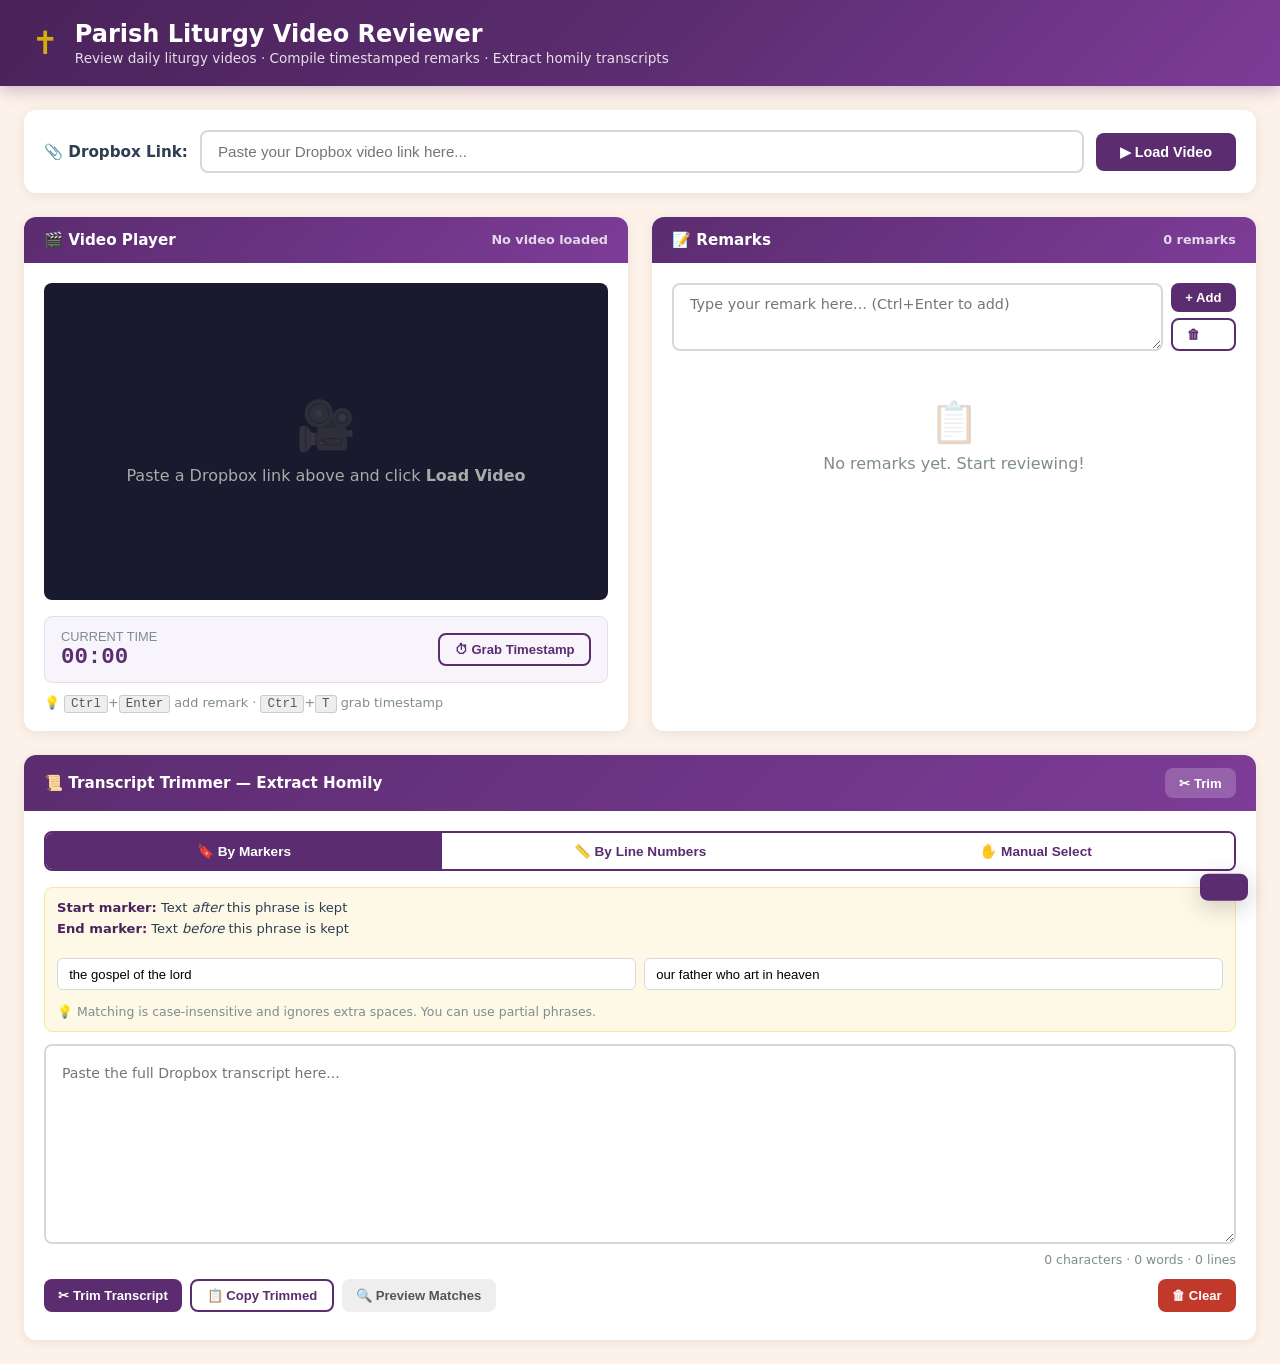
==== index.html @ 151f30ac "Add liturgy video reviewer app" ====
<!DOCTYPE html>
<html lang="en">
<head>
    <meta charset="UTF-8">
    <meta name="viewport" content="width=device-width, initial-scale=1.0">
    <title>Parish Liturgy Video Reviewer</title>
    <style>
        :root {
            --primary: #5b2c6f;
            --primary-light: #7d3c98;
            --primary-dark: #4a235a;
            --accent: #c0392b;
            --gold: #d4ac0d;
            --bg: #fdf2e9;
            --card-bg: #ffffff;
            --text: #2c3e50;
            --text-light: #7f8c8d;
            --border: #d5d8dc;
            --success: #27ae60;
            --shadow: 0 2px 12px rgba(0,0,0,0.08);
        }

        * { margin: 0; padding: 0; box-sizing: border-box; }

        body {
            font-family: 'Segoe UI', system-ui, -apple-system, sans-serif;
            background: var(--bg);
            color: var(--text);
            min-height: 100vh;
        }

        header {
            background: linear-gradient(135deg, var(--primary-dark), var(--primary), var(--primary-light));
            color: white;
            padding: 1.25rem 2rem;
            box-shadow: 0 4px 16px rgba(91,44,111,0.3);
            display: flex;
            align-items: center;
            gap: 1rem;
        }

        header .cross { font-size: 2rem; color: var(--gold); }
        header h1 { font-size: 1.5rem; font-weight: 600; }
        header p { font-size: 0.85rem; opacity: 0.85; margin-top: 2px; }

        .container { max-width: 1400px; margin: 0 auto; padding: 1.5rem; }

        .link-input-section {
            background: var(--card-bg);
            border-radius: 12px;
            padding: 1.25rem;
            box-shadow: var(--shadow);
            margin-bottom: 1.5rem;
            display: flex;
            gap: 0.75rem;
            align-items: center;
            flex-wrap: wrap;
        }

        .link-input-section label { font-weight: 600; font-size: 0.95rem; white-space: nowrap; }

        .link-input-section input {
            flex: 1; min-width: 250px; padding: 0.7rem 1rem;
            border: 2px solid var(--border); border-radius: 8px;
            font-size: 0.95rem; transition: border-color 0.2s;
        }

        .link-input-section input:focus { outline: none; border-color: var(--primary); }

        .btn {
            padding: 0.7rem 1.5rem; border: none; border-radius: 8px;
            font-size: 0.9rem; font-weight: 600; cursor: pointer;
            transition: all 0.2s; display: inline-flex; align-items: center; gap: 0.4rem;
        }

        .btn-primary { background: var(--primary); color: white; }
        .btn-primary:hover { background: var(--primary-dark); transform: translateY(-1px); }
        .btn-outline { background: transparent; color: var(--primary); border: 2px solid var(--primary); }
        .btn-outline:hover { background: var(--primary); color: white; }
        .btn-sm { padding: 0.45rem 0.9rem; font-size: 0.82rem; }
        .btn-whatsapp { background: #25D366; color: white; font-weight: 700; }
        .btn-whatsapp:hover { background: #1da851; transform: translateY(-1px); }
        .btn-danger { background: var(--accent); color: white; }
        .btn-danger:hover { background: #a93226; }

        .main-layout { display: grid; grid-template-columns: 1fr 1fr; gap: 1.5rem; }
        @media (max-width: 1024px) { .main-layout { grid-template-columns: 1fr; } }

        .panel {
            background: var(--card-bg); border-radius: 12px;
            box-shadow: var(--shadow); overflow: hidden;
            display: flex; flex-direction: column;
        }

        .panel-header {
            background: linear-gradient(135deg, var(--primary), var(--primary-light));
            color: white; padding: 0.85rem 1.25rem; font-weight: 600; font-size: 0.95rem;
            display: flex; align-items: center; justify-content: space-between; gap: 0.5rem;
        }

        .panel-body { padding: 1.25rem; flex: 1; overflow-y: auto; }

        .video-container {
            position: relative; width: 100%; padding-top: 56.25%;
            background: #1a1a2e; border-radius: 8px; overflow: hidden; margin-bottom: 1rem;
        }

        .video-container iframe, .video-container video {
            position: absolute; top: 0; left: 0; width: 100%; height: 100%; border: none;
        }

        .video-placeholder {
            position: absolute; top: 0; left: 0; width: 100%; height: 100%;
            display: flex; flex-direction: column; align-items: center;
            justify-content: center; color: #aaa; gap: 0.75rem;
        }

        .video-placeholder .icon-big { font-size: 3rem; opacity: 0.4; }

        .current-time-display {
            display: flex; align-items: center; gap: 1rem;
            padding: 0.75rem 1rem; background: #f8f4fc;
            border-radius: 8px; border: 1px solid #e8daef;
            font-family: 'Courier New', monospace;
        }

        .current-time-display .time { font-size: 1.4rem; font-weight: 700; color: var(--primary); }
        .current-time-display .label { font-size: 0.8rem; color: var(--text-light); font-family: 'Segoe UI', sans-serif; }

        .remark-input-area { display: flex; gap: 0.5rem; margin-bottom: 1rem; }

        .remark-input-area textarea {
            flex: 1; padding: 0.7rem 1rem; border: 2px solid var(--border);
            border-radius: 8px; font-size: 0.9rem; font-family: inherit;
            resize: vertical; min-height: 60px; transition: border-color 0.2s;
        }

        .remark-input-area textarea:focus { outline: none; border-color: var(--primary); }

        .remarks-list { list-style: none; display: flex; flex-direction: column; gap: 0.5rem; }

        .remark-item {
            display: flex; align-items: flex-start; gap: 0.75rem;
            padding: 0.75rem; background: #fafafa; border-radius: 8px;
            border-left: 3px solid var(--primary); transition: background 0.15s;
        }

        .remark-item:hover { background: #f4f0f7; }
        .remark-number { font-weight: 700; color: var(--primary); font-size: 0.85rem; min-width: 1.5rem; }

        .remark-timestamp {
            font-family: 'Courier New', monospace; font-size: 0.8rem; color: var(--accent);
            background: #fdecea; padding: 2px 8px; border-radius: 4px;
            cursor: pointer; white-space: nowrap; font-weight: 600;
        }

        .remark-timestamp:hover { background: var(--accent); color: white; }
        .remark-text { flex: 1; font-size: 0.9rem; line-height: 1.4; }

        .remark-actions button {
            background: none; border: none; cursor: pointer; font-size: 0.85rem;
            padding: 2px 6px; border-radius: 4px; opacity: 0.5; transition: all 0.15s;
        }

        .remark-actions button:hover { opacity: 1; background: #eee; }

        .copy-bar {
            display: flex; align-items: center; gap: 0.75rem;
            margin-top: 1rem; padding-top: 1rem; border-top: 1px solid var(--border);
        }

        .transcript-textarea {
            width: 100%; min-height: 200px; padding: 1rem;
            border: 2px solid var(--border); border-radius: 8px;
            font-size: 0.88rem; font-family: inherit; line-height: 1.6;
            resize: vertical; transition: border-color 0.2s;
        }

        .transcript-textarea:focus { outline: none; border-color: var(--primary); }

        .trimmed-output {
            background: #f8f9fa; border: 2px solid var(--gold); border-radius: 8px;
            padding: 1rem; margin-top: 1rem; white-space: pre-wrap;
            font-size: 0.88rem; line-height: 1.6; max-height: 400px; overflow-y: auto;
        }

        .trimmed-output .label-badge {
            display: inline-block; background: var(--gold); color: var(--primary-dark);
            font-size: 0.75rem; font-weight: 700; padding: 3px 10px; border-radius: 4px;
            margin-bottom: 0.5rem; text-transform: uppercase; letter-spacing: 0.5px;
        }

        .status-bar {
            display: flex; align-items: center; gap: 0.5rem;
            font-size: 0.82rem; color: var(--text-light); margin-top: 0.75rem;
        }

        .status-bar .dot { width: 8px; height: 8px; border-radius: 50%; background: var(--success); }

        .trim-markers {
            display: flex; flex-direction: column; gap: 0.4rem; margin-bottom: 0.75rem;
            padding: 0.75rem; background: #fef9e7; border-radius: 8px;
            border: 1px solid #f9e79f; font-size: 0.82rem;
        }

        .trim-markers strong { color: var(--primary-dark); }

        .custom-marker-inputs { display: grid; grid-template-columns: 1fr 1fr; gap: 0.5rem; margin-top: 0.5rem; }

        .custom-marker-inputs input {
            padding: 0.45rem 0.7rem; border: 1px solid var(--border);
            border-radius: 6px; font-size: 0.82rem;
        }

        .custom-marker-inputs input:focus { outline: none; border-color: var(--primary); }

        .empty-state { text-align: center; padding: 2rem; color: var(--text-light); }
        .empty-state .icon-big { font-size: 2.5rem; margin-bottom: 0.5rem; opacity: 0.3; }
        .error-msg { color: var(--accent); font-size: 0.85rem; margin-top: 0.5rem; }
        .bottom-panels { margin-top: 1.5rem; }

        kbd {
            background: #eee; border: 1px solid #ccc; border-radius: 3px;
            padding: 1px 6px; font-size: 0.78rem; font-family: 'Courier New', monospace; color: #555;
        }

        .shortcuts-hint { font-size: 0.8rem; color: var(--text-light); margin-top: 0.5rem; }

        .toast {
            position: fixed; bottom: 2rem; right: 2rem; background: var(--primary);
            color: white; padding: 0.85rem 1.5rem; border-radius: 8px;
            box-shadow: 0 6px 24px rgba(0,0,0,0.2); font-size: 0.9rem; font-weight: 500;
            transform: translateY(120%); transition: transform 0.3s ease; z-index: 1000;
        }

        .toast.show { transform: translateY(0); }

        /* New styles for trim mode tabs */
        .trim-tabs {
            display: flex; gap: 0; margin-bottom: 1rem; border-radius: 8px; overflow: hidden;
            border: 2px solid var(--primary);
        }
        .trim-tab {
            flex: 1; padding: 0.6rem 1rem; text-align: center; cursor: pointer;
            font-size: 0.85rem; font-weight: 600; transition: all 0.2s;
            background: white; color: var(--primary); border: none;
        }
        .trim-tab.active { background: var(--primary); color: white; }
        .trim-tab:hover:not(.active) { background: #f4f0f7; }
        .trim-mode-panel { display: none; }
        .trim-mode-panel.active { display: block; }

        .debug-box {
            background: #f0f0f0; border: 1px solid #ccc; border-radius: 8px;
            padding: 0.75rem; margin-top: 0.75rem; font-size: 0.8rem;
            font-family: 'Courier New', monospace; max-height: 150px;
            overflow-y: auto; color: #555;
        }

        .highlight-found { background: #abebc6; padding: 1px 4px; border-radius: 2px; }
        .highlight-extracted { background: #f9e79f; }

        .manual-trim-row {
            display: flex; gap: 0.75rem; align-items: end; flex-wrap: wrap; margin-bottom: 0.75rem;
        }
        .manual-trim-row label { font-size: 0.82rem; font-weight: 600; color: var(--primary-dark); }
        .manual-trim-row input {
            width: 100px; padding: 0.45rem 0.7rem; border: 2px solid var(--border);
            border-radius: 6px; font-size: 0.88rem; text-align: center;
        }
        .manual-trim-row input:focus { outline: none; border-color: var(--primary); }

        .char-count {
            font-size: 0.78rem; color: var(--text-light); text-align: right; margin-top: 0.25rem;
        }
    </style>
</head>
<body>

<header>
    <span class="cross">✝</span>
    <div>
        <h1>Parish Liturgy Video Reviewer</h1>
        <p>Review daily liturgy videos · Compile timestamped remarks · Extract homily transcripts</p>
    </div>
</header>

<div class="container">
    <div class="link-input-section">
        <label>📎 Dropbox Link:</label>
        <input type="text" id="dropboxLink" placeholder="Paste your Dropbox video link here..." />
        <button class="btn btn-primary" onclick="loadVideo()">▶ Load Video</button>
    </div>

    <div class="main-layout">
        <div class="panel">
            <div class="panel-header">
                <span>🎬 Video Player</span>
                <span id="videoStatus" style="font-size:0.8rem; opacity:0.8;">No video loaded</span>
            </div>
            <div class="panel-body">
                <div class="video-container" id="videoContainer">
                    <div class="video-placeholder" id="videoPlaceholder">
                        <span class="icon-big">🎥</span>
                        <p>Paste a Dropbox link above and click <strong>Load Video</strong></p>
                    </div>
                </div>
                <div class="current-time-display">
                    <div>
                        <div class="label">CURRENT TIME</div>
                        <div class="time" id="currentTimeDisplay">00:00</div>
                    </div>
                    <div style="flex:1;"></div>
                    <button class="btn btn-sm btn-outline" onclick="insertTimestamp()">⏱ Grab Timestamp</button>
                </div>
                <div class="shortcuts-hint" style="margin-top:0.75rem;">
                    💡 <kbd>Ctrl</kbd>+<kbd>Enter</kbd> add remark · <kbd>Ctrl</kbd>+<kbd>T</kbd> grab timestamp
                </div>
            </div>
        </div>

        <div class="panel">
            <div class="panel-header">
                <span>📝 Remarks</span>
                <span style="font-size:0.8rem; opacity:0.8;" id="remarkCount">0 remarks</span>
            </div>
            <div class="panel-body">
                <div class="remark-input-area">
                    <textarea id="remarkInput" placeholder="Type your remark here... (Ctrl+Enter to add)" rows="2"></textarea>
                    <div style="display:flex; flex-direction:column; gap:0.35rem;">
                        <button class="btn btn-primary btn-sm" onclick="addRemark()">+ Add</button>
                        <button class="btn btn-outline btn-sm" onclick="clearRemarks()">🗑</button>
                    </div>
                </div>
                <ol class="remarks-list" id="remarksList"></ol>
                <div class="empty-state" id="remarksEmpty">
                    <div class="icon-big">📋</div>
                    <p>No remarks yet. Start reviewing!</p>
                </div>
                <div class="copy-bar" id="copyBar" style="display:none;">
                    <button class="btn btn-whatsapp" onclick="copyRemarks()">📋 Copy to WhatsApp</button>
                    <span style="font-size:0.82rem; color:var(--text-light);" id="copyStatus"></span>
                </div>
            </div>
        </div>
    </div>

    <div class="bottom-panels">
        <div class="panel">
            <div class="panel-header">
                <span>📜 Transcript Trimmer — Extract Homily</span>
                <button class="btn btn-sm" style="background:rgba(255,255,255,0.2);color:white;" onclick="activeTrimmingAction()">✂ Trim</button>
            </div>
            <div class="panel-body">
                <!-- Trim mode tabs -->
                <div class="trim-tabs">
                    <button class="trim-tab active" onclick="switchTrimMode('markers')">🔖 By Markers</button>
                    <button class="trim-tab" onclick="switchTrimMode('lines')">📏 By Line Numbers</button>
                    <button class="trim-tab" onclick="switchTrimMode('selection')">✋ Manual Select</button>
                </div>

                <!-- MODE 1: Marker-based -->
                <div class="trim-mode-panel active" id="trimMode_markers">
                    <div class="trim-markers">
                        <div><strong>Start marker:</strong> Text <em>after</em> this phrase is kept</div>
                        <div><strong>End marker:</strong> Text <em>before</em> this phrase is kept</div>
                        <div style="margin-top:0.5rem;">
                            <div class="custom-marker-inputs">
                                <input type="text" id="startMarker" value="the gospel of the lord" placeholder="Start phrase..." />
                                <input type="text" id="endMarker" value="our father who art in heaven" placeholder="End phrase..." />
                            </div>
                        </div>
                        <div style="margin-top:0.5rem; font-size:0.78rem; color:var(--text-light);">
                            💡 Matching is case-insensitive and ignores extra spaces. You can use partial phrases.
                        </div>
                    </div>
                </div>

                <!-- MODE 2: Line numbers -->
                <div class="trim-mode-panel" id="trimMode_lines">
                    <div class="trim-markers">
                        <div><strong>Extract by line numbers:</strong></div>
                        <div class="manual-trim-row" style="margin-top:0.5rem;">
                            <div>
                                <label>From line:</label><br>
                                <input type="number" id="lineStart" value="1" min="1" />
                            </div>
                            <div>
                                <label>To line:</label><br>
                                <input type="number" id="lineEnd" value="50" min="1" />
                            </div>
                            <button class="btn btn-sm btn-outline" onclick="countLines()">📊 Count Lines</button>
                        </div>
                        <div id="lineCountInfo" style="font-size:0.78rem; color:var(--text-light);"></div>
                    </div>
                </div>

                <!-- MODE 3: Manual selection -->
                <div class="trim-mode-panel" id="trimMode_selection">
                    <div class="trim-markers">
                        <div><strong>Manual selection:</strong> Highlight text in the box below, then click "Trim Selected"</div>
                        <div style="font-size:0.78rem; color:var(--text-light); margin-top:0.3rem;">
                            💡 Select (highlight) exactly the part you want to extract, then click the button.
                        </div>
                    </div>
                </div>

                <textarea class="transcript-textarea" id="transcriptInput" placeholder="Paste the full Dropbox transcript here..."></textarea>
                <div class="char-count" id="charCount">0 characters · 0 words · 0 lines</div>

                <div style="display:flex; gap:0.5rem; margin-top:0.75rem; flex-wrap:wrap;">
                    <button class="btn btn-primary btn-sm" onclick="activeTrimmingAction()">✂ Trim Transcript</button>
                    <button class="btn btn-outline btn-sm" onclick="copyTrimmed()">📋 Copy Trimmed</button>
                    <button class="btn btn-sm" style="background:#eee;color:#555;" onclick="previewMarkers()">🔍 Preview Matches</button>
                    <button class="btn btn-sm btn-danger" style="margin-left:auto;" onclick="clearTranscript()">🗑 Clear</button>
                </div>

                <div id="debugBox" class="debug-box" style="display:none;"></div>
                <div id="trimmedOutput" style="display:none;" class="trimmed-output">
                    <div class="label-badge">✝ Homily Section</div>
                    <div id="trimmedText"></div>
                </div>
                <div id="trimError" class="error-msg"></div>
                <div class="status-bar" id="trimStatus" style="display:none;">
                    <span class="dot"></span>
                    <span id="trimStatusText"></span>
                </div>
            </div>
        </div>
    </div>
</div>

<div class="toast" id="toast"></div>

<script>
    let remarks = [];
    let currentVideoTime = 0;
    let videoElement = null;
    let currentTrimMode = 'markers';

    // ─── Trim Mode Switching ───
    function switchTrimMode(mode) {
        currentTrimMode = mode;
        document.querySelectorAll('.trim-tab').forEach(t => t.classList.remove('active'));
        document.querySelectorAll('.trim-mode-panel').forEach(p => p.classList.remove('active'));
        event.target.classList.add('active');
        document.getElementById(`trimMode_${mode}`).classList.add('active');
    }

    function activeTrimmingAction() {
        if (currentTrimMode === 'markers') trimByMarkers();
        else if (currentTrimMode === 'lines') trimByLines();
        else if (currentTrimMode === 'selection') trimBySelection();
    }

    // ─── Transcript character/word counter ───
    document.addEventListener('DOMContentLoaded', () => {
        const ta = document.getElementById('transcriptInput');
        ta.addEventListener('input', updateCharCount);
    });

    function updateCharCount() {
        const raw = document.getElementById('transcriptInput').value;
        const chars = raw.length;
        const words = raw.trim() ? raw.trim().split(/\s+/).length : 0;
        const lines = raw ? raw.split(/\r?\n/).length : 0;
        document.getElementById('charCount').textContent = `${chars} characters · ${words} words · ${lines} lines`;
    }

    // ─── TRIM MODE 1: By Markers (FIXED) ───
    function normalizeText(text) {
        return text.toLowerCase().replace(/[\u2018\u2019\u201C\u201D]/g, "'").replace(/\s+/g, ' ').trim();
    }

    function fuzzyIndexOf(haystack, needle) {
        // Normalize both strings for comparison
        const normHay = normalizeText(haystack);
        const normNeedle = normalizeText(needle);

        const idx = normHay.indexOf(normNeedle);
        if (idx === -1) return -1;

        // Map back to original string position
        // Walk through original string counting normalized chars
        let normPos = 0;
        let origPos = 0;
        const origLower = haystack.toLowerCase();

        // Build a mapping: for each position in normalized string, what's the original position
        let normToOrig = [];
        for (let i = 0; i < haystack.length; i++) {
            const ch = origLower[i];
            if (/\s/.test(ch)) {
                // Check if this starts a multi-space sequence
                if (i === 0 || !/\s/.test(origLower[i - 1])) {
                    normToOrig.push(i);
                }
                // else skip (collapsed space)
            } else {
                normToOrig.push(i);
            }
        }

        return normToOrig[idx] !== undefined ? normToOrig[idx] : idx;
    }

    function trimByMarkers() {
        const raw = document.getElementById('transcriptInput').value;
        const startMarker = document.getElementById('startMarker').value.trim();
        const endMarker = document.getElementById('endMarker').value.trim();
        const errorEl = document.getElementById('trimError');
        const outputEl = document.getElementById('trimmedOutput');
        const textEl = document.getElementById('trimmedText');
        const statusEl = document.getElementById('trimStatus');
        const debugEl = document.getElementById('debugBox');

        errorEl.textContent = '';
        outputEl.style.display = 'none';
        statusEl.style.display = 'none';
        debugEl.style.display = 'none';

        if (!raw.trim()) { errorEl.textContent = '⚠ Paste a transcript first.'; return; }
        if (!startMarker) { errorEl.textContent = '⚠ Enter a start marker.'; return; }
        if (!endMarker) { errorEl.textContent = '⚠ Enter an end marker.'; return; }

        // Normalize for matching
        const normRaw = normalizeText(raw);
        const normStart = normalizeText(startMarker);
        const normEnd = normalizeText(endMarker);

        // Find start marker
        const startMatchIdx = normRaw.indexOf(normStart);
        if (startMatchIdx === -1) {
            errorEl.textContent = `⚠ Start marker not found: "${startMarker}"`;
            showDebugInfo(raw, startMarker, endMarker);
            return;
        }

        // Content begins AFTER the start marker phrase
        const contentStartNorm = startMatchIdx + normStart.length;

        // Find end marker AFTER the start marker
        const endMatchIdx = normRaw.indexOf(normEnd, contentStartNorm);
        if (endMatchIdx === -1) {
            errorEl.textContent = `⚠ End marker not found after start marker: "${endMarker}"`;
            showDebugInfo(raw, startMarker, endMarker);
            return;
        }

        // Now map normalized positions back to original text
        // We'll use a simpler approach: search in the original text case-insensitively with flexible spacing
        const startRegex = new RegExp(escapeRegex(normStart).replace(/ /g, '\\s+'), 'i');
        const startMatch = raw.match(startRegex);

        if (!startMatch) {
            errorEl.textContent = `⚠ Start marker not found (regex): "${startMarker}"`;
            return;
        }

        const origStartEnd = startMatch.index + startMatch[0].length;

        const remainingText = raw.substring(origStartEnd);
        const endRegex = new RegExp(escapeRegex(normEnd).replace(/ /g, '\\s+'), 'i');
        const endMatch = remainingText.match(endRegex);

        if (!endMatch) {
            errorEl.textContent = `⚠ End marker not found after start: "${endMarker}"`;
            return;
        }

        const trimmed = remainingText.substring(0, endMatch.index).trim();

        if (!trimmed) {
            errorEl.textContent = '⚠ No content found between the two markers.';
            return;
        }

        displayTrimmedResult(trimmed);
    }

    function escapeRegex(str) {
        return str.replace(/[.*+?^${}()|[\]\\]/g, '\\$&');
    }

    function showDebugInfo(raw, startMarker, endMarker) {
        const debugEl = document.getElementById('debugBox');
        const normRaw = normalizeText(raw);
        const first200 = normRaw.substring(0, 300);
        const last200 = normRaw.substring(Math.max(0, normRaw.length - 300));

        debugEl.innerHTML = `
            <strong>🔍 Debug Info — Why markers weren't found:</strong><br><br>
            <strong>Looking for start:</strong> "${escapeHtml(normalizeText(startMarker))}"<br>
            <strong>Looking for end:</strong> "${escapeHtml(normalizeText(endMarker))}"<br><br>
            <strong>First 300 chars (normalized):</strong><br>
            "${escapeHtml(first200)}"<br><br>
            <strong>Last 300 chars (normalized):</strong><br>
            "${escapeHtml(last200)}"<br><br>
            <em>Tip: Copy a few words from the transcript and paste them as your marker.</em>
        `;
        debugEl.style.display = 'block';
    }

    // ─── TRIM MODE 2: By Line Numbers ───
    function countLines() {
        const raw = document.getElementById('transcriptInput').value;
        if (!raw.trim()) { document.getElementById('lineCountInfo').textContent = 'Paste a transcript first.'; return; }
        const lines = raw.split(/\r?\n/);
        document.getElementById('lineCountInfo').textContent = `Total lines: ${lines.length}`;
        document.getElementById('lineEnd').value = lines.length;
    }

    function trimByLines() {
        const raw = document.getElementById('transcriptInput').value;
        const errorEl = document.getElementById('trimError');
        errorEl.textContent = '';

        if (!raw.trim()) { errorEl.textContent = '⚠ Paste a transcript first.'; return; }

        const lines = raw.split(/\r?\n/);
        const start = Math.max(1, parseInt(document.getElementById('lineStart').value) || 1);
        const end = Math.min(lines.length, parseInt(document.getElementById('lineEnd').value) || lines.length);

        if (start > end) { errorEl.textContent = `⚠ Start line (${start}) is after end line (${end}).`; return; }

        const trimmed = lines.slice(start - 1, end).join('\n').trim();
        if (!trimmed) { errorEl.textContent = '⚠ Selected range is empty.'; return; }

        displayTrimmedResult(trimmed);
    }

    // ─── TRIM MODE 3: Manual Selection ───
    function trimBySelection() {
        const ta = document.getElementById('transcriptInput');
        const errorEl = document.getElementById('trimError');
        errorEl.textContent = '';

        const start = ta.selectionStart;
        const end = ta.selectionEnd;

        if (start === end) {
            errorEl.textContent = '⚠ No text selected. Highlight the part you want in the transcript box, then click Trim.';
            return;
        }

        const trimmed = ta.value.substring(start, end).trim();
        if (!trimmed) { errorEl.textContent = '⚠ Selection is empty.'; return; }

        displayTrimmedResult(trimmed);
    }

    // ─── Shared result display ───
    function displayTrimmedResult(trimmed) {
        const outputEl = document.getElementById('trimmedOutput');
        const textEl = document.getElementById('trimmedText');
        const statusEl = document.getElementById('trimStatus');
        const errorEl = document.getElementById('trimError');
        const debugEl = document.getElementById('debugBox');

        errorEl.textContent = '';
        debugEl.style.display = 'none';

        textEl.textContent = trimmed;
        outputEl.style.display = 'block';
        statusEl.style.display = 'flex';

        const wordCount = trimmed.split(/\s+/).filter(Boolean).length;
        document.getElementById('trimStatusText').textContent = `${wordCount} words extracted · ${trimmed.length} characters`;
        showToast('Transcript trimmed successfully!');
    }

    // ─── Preview Markers ───
    function previewMarkers() {
        const raw = document.getElementById('transcriptInput').value;
        const startMarker = document.getElementById('startMarker').value.trim();
        const endMarker = document.getElementById('endMarker').value.trim();
        const debugEl = document.getElementById('debugBox');

        if (!raw.trim()) { showToast('Paste a transcript first'); return; }

        const normStart = normalizeText(startMarker);
        const normEnd = normalizeText(endMarker);

        const startRegex = new RegExp('(' + escapeRegex(normStart).replace(/ /g, '\\s+') + ')', 'i');
        const endRegex = new RegExp('(' + escapeRegex(normEnd).replace(/ /g, '\\s+') + ')', 'i');

        const startMatch = raw.match(startRegex);
        const endMatch = raw.match(endRegex);

        let html = '<strong>🔍 Marker Preview:</strong><br><br>';

        if (startMatch) {
            const ctx = raw.substring(Math.max(0, startMatch.index - 40), startMatch.index + startMatch[0].length + 40);
            html += `✅ <strong>Start marker found</strong> at position ${startMatch.index}:<br>`;
            html += `"...${escapeHtml(ctx).replace(escapeHtml(startMatch[0]), `<span class="highlight-found">${escapeHtml(startMatch[0])}</span>`)}..."<br><br>`;
        } else {
            html += `❌ <strong>Start marker NOT found:</strong> "${escapeHtml(startMarker)}"<br><br>`;
        }

        if (endMatch) {
            const ctx = raw.substring(Math.max(0, endMatch.index - 40), endMatch.index + endMatch[0].length + 40);
            html += `✅ <strong>End marker found</strong> at position ${endMatch.index}:<br>`;
            html += `"...${escapeHtml(ctx).replace(escapeHtml(endMatch[0]), `<span class="highlight-found">${escapeHtml(endMatch[0])}</span>`)}..."<br>`;
        } else {
            html += `❌ <strong>End marker NOT found:</strong> "${escapeHtml(endMarker)}"<br>`;
        }

        debugEl.innerHTML = html;
        debugEl.style.display = 'block';
    }

    function clearTranscript() {
        document.getElementById('transcriptInput').value = '';
        document.getElementById('trimmedOutput').style.display = 'none';
        document.getElementById('trimStatus').style.display = 'none';
        document.getElementById('trimError').textContent = '';
        document.getElementById('debugBox').style.display = 'none';
        updateCharCount();
        showToast('Transcript cleared');
    }

    // ─── Video Functions ───
    function convertDropboxLink(url) {
        let converted = url.trim();
        if (converted.includes('dropbox.com')) {
            if (converted.includes('dl=0')) converted = converted.replace('dl=0', 'raw=1');
            else if (converted.includes('dl=1')) converted = converted.replace('dl=1', 'raw=1');
            else if (!converted.includes('raw=1')) converted += (converted.includes('?') ? '&' : '?') + 'raw=1';
        }
        return converted;
    }

    function loadVideo() {
        const url = document.getElementById('dropboxLink').value.trim();
        if (!url) { showToast('Please paste a Dropbox link first'); return; }

        const directUrl = convertDropboxLink(url);
        const container = document.getElementById('videoContainer');
        const placeholder = document.getElementById('videoPlaceholder');
        if (placeholder) placeholder.remove();
        if (videoElement) videoElement.remove();

        videoElement = document.createElement('video');
        videoElement.controls = true;
        videoElement.preload = 'metadata';
        videoElement.style.cssText = 'position:absolute;top:0;left:0;width:100%;height:100%;background:#000;';

        const source = document.createElement('source');
        source.src = directUrl;
        source.type = 'video/mp4';
        videoElement.appendChild(source);
        container.appendChild(videoElement);

        videoElement.addEventListener('timeupdate', () => {
            currentVideoTime = videoElement.currentTime;
            document.getElementById('currentTimeDisplay').textContent = formatTime(currentVideoTime);
        });

        videoElement.addEventListener('loadeddata', () => {
            document.getElementById('videoStatus').textContent = '● Video loaded';
            showToast('Video loaded successfully!');
        });

        videoElement.addEventListener('error', () => {
            document.getElementById('videoStatus').textContent = '⚠ Load error';
            container.innerHTML = `
                <div style="position:absolute;top:0;left:0;width:100%;height:100%;display:flex;flex-direction:column;align-items:center;justify-content:center;color:#ccc;padding:1.5rem;text-align:center;background:#1a1a2e;">
                    <p>⚠ Direct embed didn't work. Try a public link.</p>
                    <a href="${url}" target="_blank" style="color:#d4ac0d;margin-top:0.75rem;">Open in Dropbox ↗</a>
                </div>`;
        });

        document.getElementById('videoStatus').textContent = '⏳ Loading...';
    }

    function formatTime(s) {
        const m = Math.floor(s / 60), sec = Math.floor(s % 60);
        return `${m.toString().padStart(2, '0')}:${sec.toString().padStart(2, '0')}`;
    }

    function parseTime(t) {
        const p = t.split(':').map(Number);
        if (p.length === 3) return p[0] * 3600 + p[1] * 60 + p[2];
        return p[0] * 60 + p[1];
    }

    // ─── Remark Functions ───
    function addRemark() {
        const input = document.getElementById('remarkInput');
        const text = input.value.trim();
        if (!text) { showToast('Type a remark first'); return; }

        remarks.push({
            id: Date.now(),
            number: remarks.length + 1,
            timestamp: formatTime(currentVideoTime),
            rawTime: currentVideoTime,
            text: text
        });

        input.value = '';
        renderRemarks();
        showToast(`Remark #${remarks.length} added at ${remarks[remarks.length - 1].timestamp}`);
    }

    function deleteRemark(id) {
        remarks = remarks.filter(r => r.id !== id);
        remarks.forEach((r, i) => r.number = i + 1);
        renderRemarks();
    }

    function editRemark(id) {
        const r = remarks.find(r => r.id === id);
        if (!r) return;
        const newText = prompt('Edit remark:', r.text);
        if (newText !== null && newText.trim()) { r.text = newText.trim(); renderRemarks(); }
    }

    function seekToTime(t) {
        if (videoElement) { videoElement.currentTime = parseTime(t); videoElement.play(); }
    }

    function clearRemarks() {
        if (!remarks.length) return;
        if (confirm(`Clear all ${remarks.length} remarks?`)) { remarks = []; renderRemarks(); showToast('Cleared'); }
    }

    function renderRemarks() {
        const list = document.getElementById('remarksList');
        const empty = document.getElementById('remarksEmpty');
        const copyBar = document.getElementById('copyBar');
        document.getElementById('remarkCount').textContent = `${remarks.length} remark${remarks.length !== 1 ? 's' : ''}`;

        if (!remarks.length) {
            list.innerHTML = '';
            empty.style.display = 'block';
            copyBar.style.display = 'none';
            return;
        }

        empty.style.display = 'none';
        copyBar.style.display = 'flex';
        document.getElementById('copyStatus').textContent = '';

        list.innerHTML = remarks.map(r => `
            <li class="remark-item">
                <span class="remark-number">${r.number}.</span>
                <span class="remark-timestamp" onclick="seekToTime('${r.timestamp}')" title="Click to seek">${r.timestamp}</span>
                <span class="remark-text">${escapeHtml(r.text)}</span>
                <span class="remark-actions">
                    <button onclick="editRemark(${r.id})" title="Edit">✏️</button>
                    <button onclick="deleteRemark(${r.id})" title="Delete">🗑</button>
                </span>
            </li>
        `).join('');
    }

    function insertTimestamp() {
        const input = document.getElementById('remarkInput');
        input.value += `[${formatTime(currentVideoTime)}] `;
        input.focus();
    }

    function copyRemarks() {
        if (!remarks.length) { showToast('No remarks to copy'); return; }
        const text = remarks.map(r => `${r.number}. [${r.timestamp}] ${r.text}`).join('\n');
        navigator.clipboard.writeText(text).then(() => {
            showToast('Copied! Paste into WhatsApp');
            document.getElementById('copyStatus').textContent = '✓ Copied';
        });
    }

    function copyTrimmed() {
        const text = document.getElementById('trimmedText').textContent;
        if (!text) { showToast('Trim a transcript first'); return; }
        navigator.clipboard.writeText(text).then(() => showToast('Trimmed transcript copied!'));
    }

    function escapeHtml(t) { const d = document.createElement('div'); d.textContent = t; return d.innerHTML; }

    function showToast(msg) {
        const t = document.getElementById('toast');
        t.textContent = msg;
        t.classList.add('show');
        clearTimeout(t._to);
        t._to = setTimeout(() => t.classList.remove('show'), 2500);
    }

    // ─── Keyboard Shortcuts ───
    document.addEventListener('keydown', e => {
        if (e.ctrlKey && e.key === 'Enter' && document.activeElement.id === 'remarkInput') { e.preventDefault(); addRemark(); }
        if (e.ctrlKey && e.key === 't') { e.preventDefault(); insertTimestamp(); }
    });

    document.getElementById('dropboxLink').addEventListener('paste', () => {
        setTimeout(() => { if (document.getElementById('dropboxLink').value.includes('dropbox.com')) loadVideo(); }, 100);
    });

    renderRemarks();
</script>
</body>
</html>
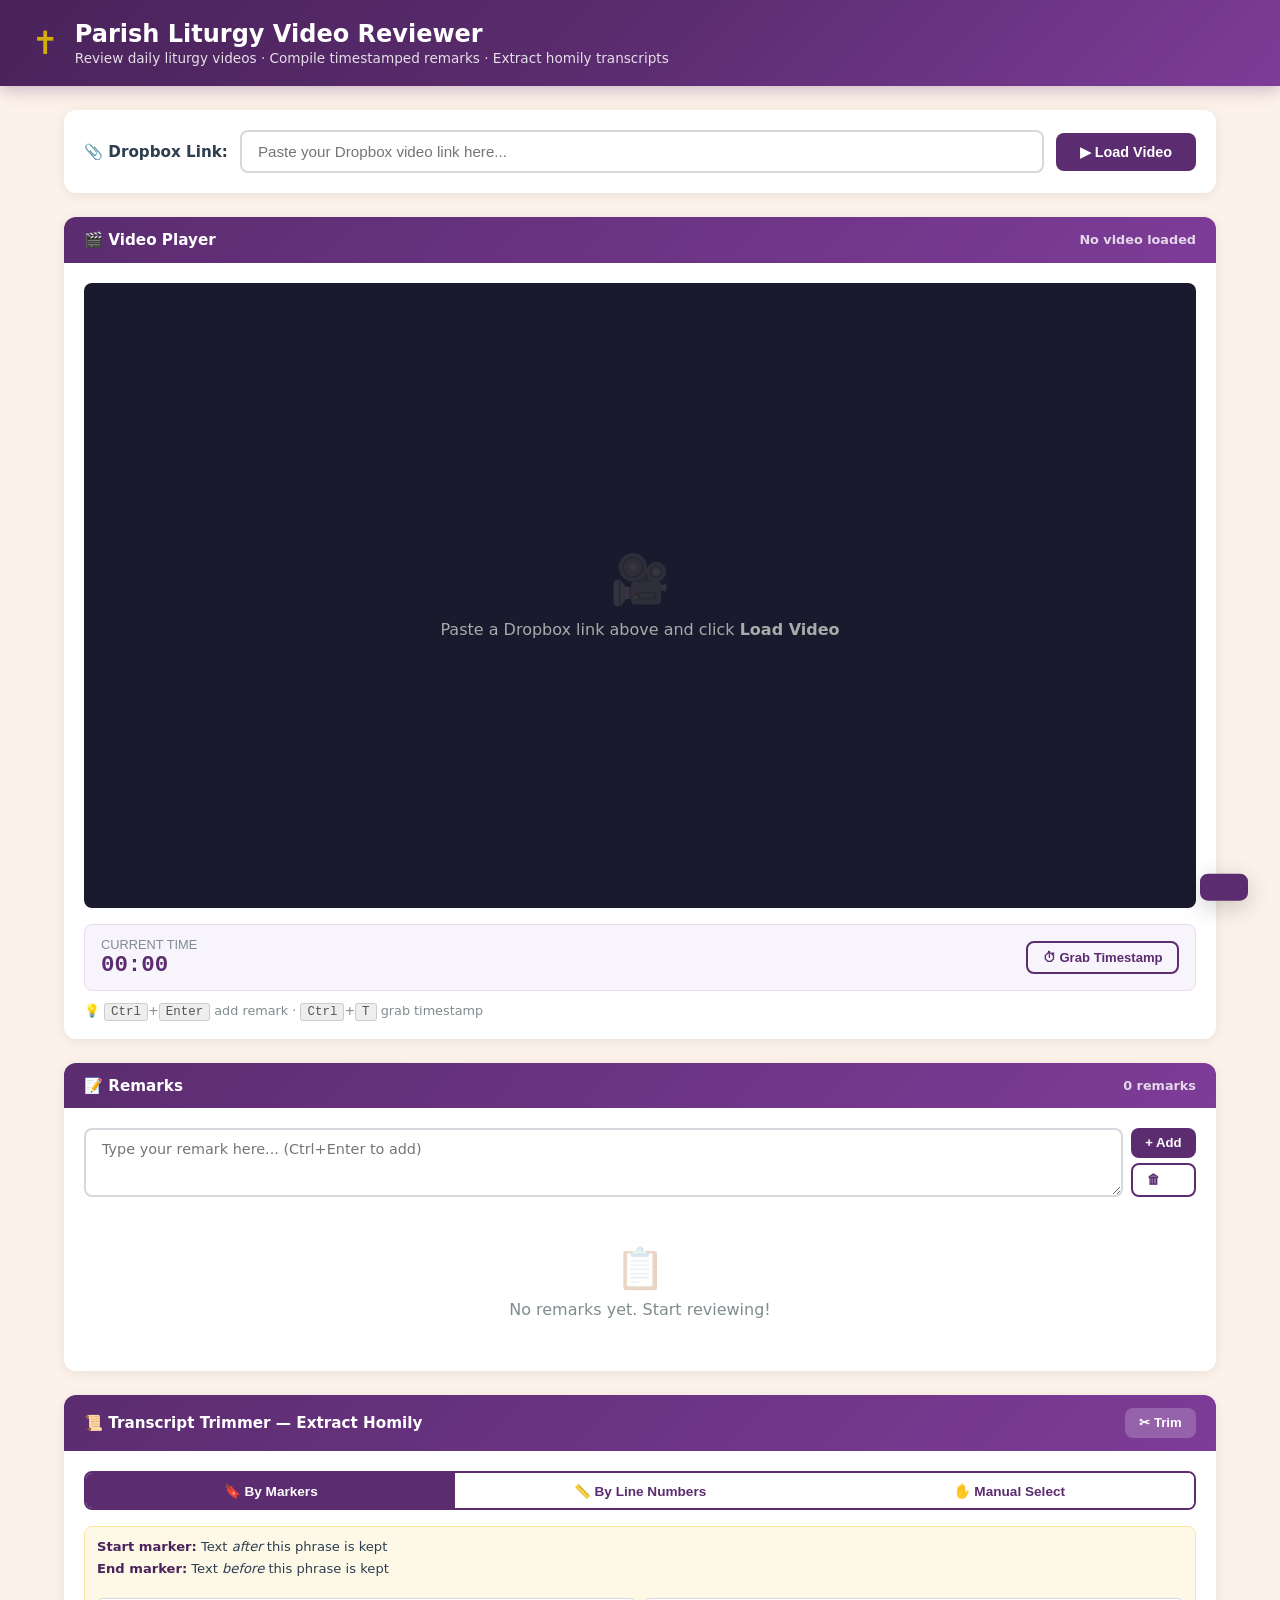
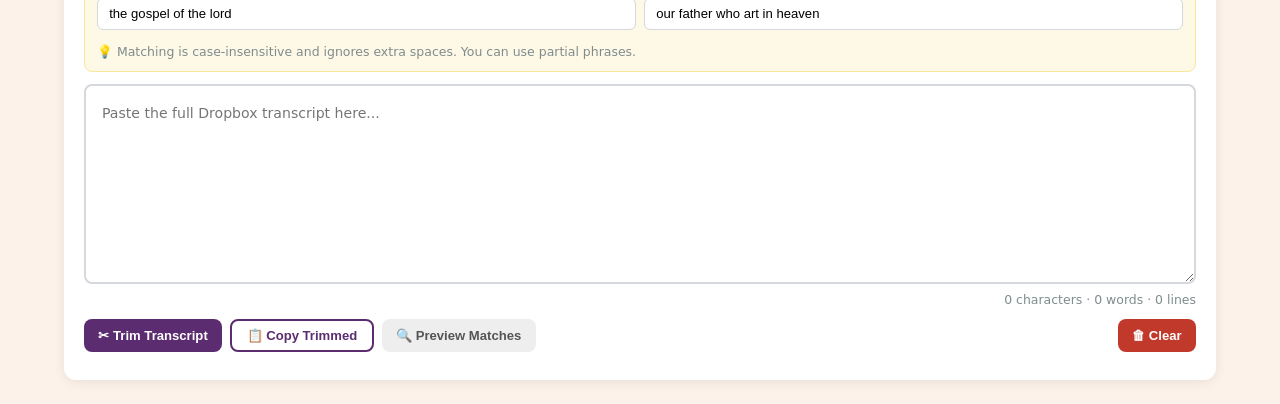
==== commit 960d45e4: "Update index.html Modified the main layout from a side-by-side view to a single-column vertical stac" ====
--- a/index.html
+++ b/index.html
@@ -43,7 +43,7 @@
         header h1 { font-size: 1.5rem; font-weight: 600; }
         header p { font-size: 0.85rem; opacity: 0.85; margin-top: 2px; }
 
-        .container { max-width: 1400px; margin: 0 auto; padding: 1.5rem; }
+        .container { max-width: 1200px; margin: 0 auto; padding: 1.5rem; }
 
         .link-input-section {
             background: var(--card-bg);
@@ -83,8 +83,8 @@
         .btn-danger { background: var(--accent); color: white; }
         .btn-danger:hover { background: #a93226; }
 
-        .main-layout { display: grid; grid-template-columns: 1fr 1fr; gap: 1.5rem; }
-        @media (max-width: 1024px) { .main-layout { grid-template-columns: 1fr; } }
+        /* Changed from 2 columns to 1 column to make the video larger and place remarks below */
+        .main-layout { display: grid; grid-template-columns: 1fr; gap: 1.5rem; }
 
         .panel {
             background: var(--card-bg); border-radius: 12px;
@@ -101,7 +101,7 @@
         .panel-body { padding: 1.25rem; flex: 1; overflow-y: auto; }
 
         .video-container {
-            position: relative; width: 100%; padding-top: 56.25%;
+            position: relative; width: 100%; padding-top: 56.25%; /* Maintains 16:9 Aspect Ratio */
             background: #1a1a2e; border-radius: 8px; overflow: hidden; margin-bottom: 1rem;
         }
 
